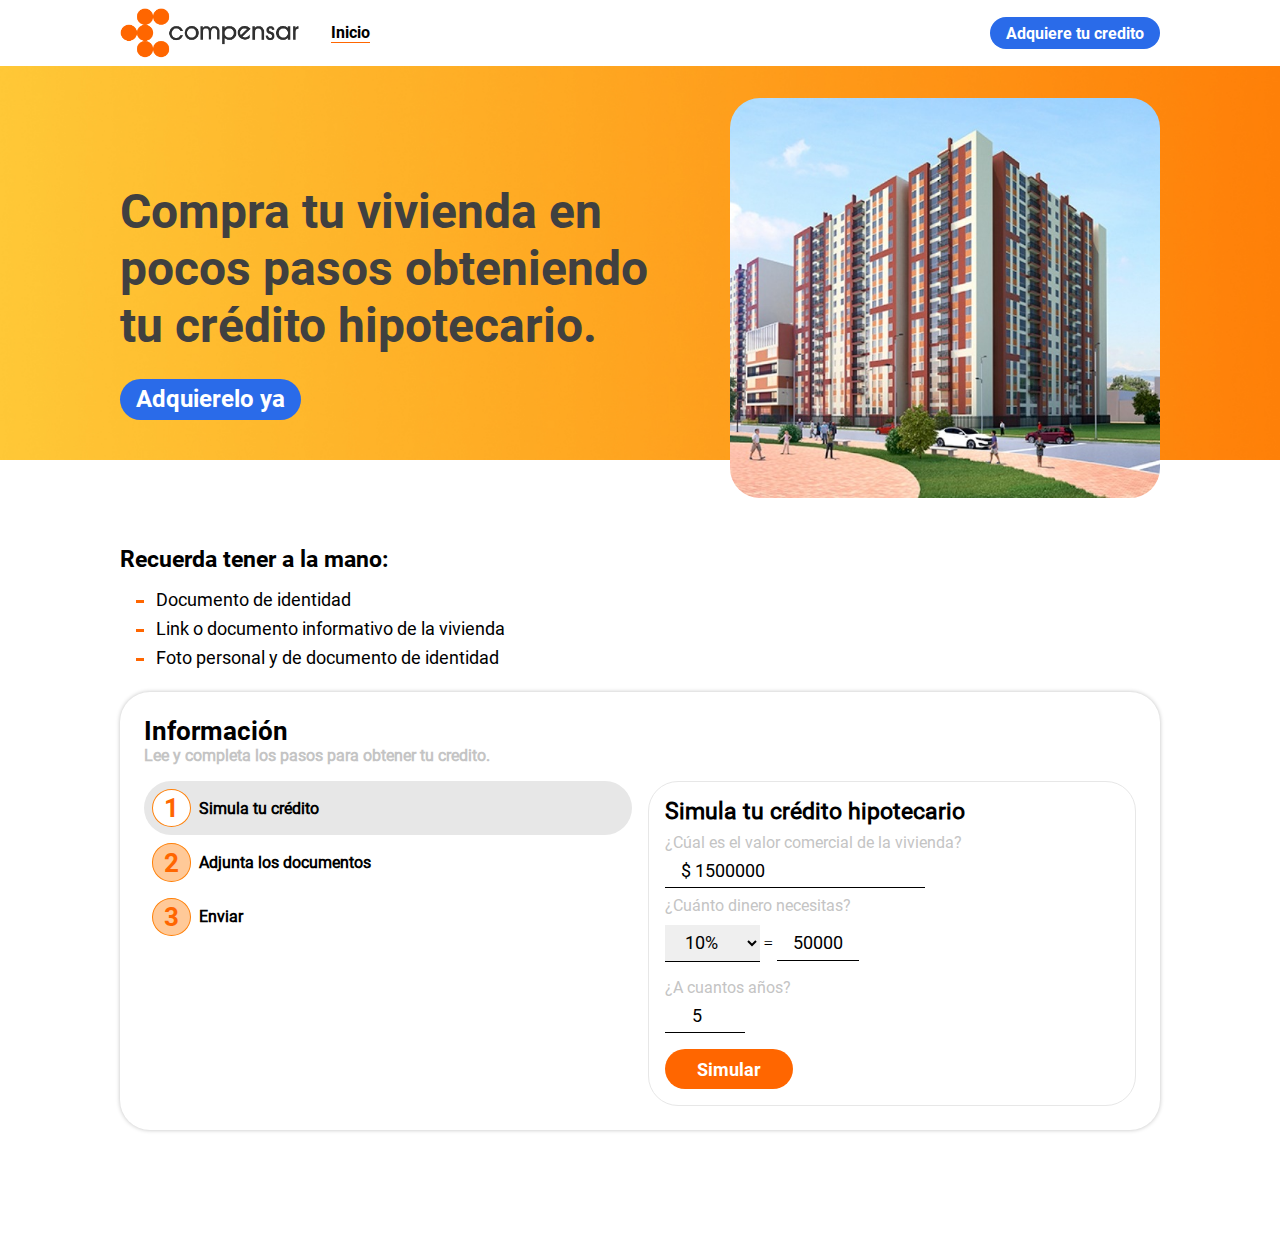
==== index.html @ c6f0340c "change route index" ====
<html lang="en">
<head>
    <meta charset="UTF-8">
    <meta http-equiv="X-UA-Compatible" content="IE=edge">
    <meta name="viewport" content="width=device-width, initial-scale=1.0">
    <link rel="stylesheet" href="./styles/styles.css">
    
    <title>Document</title>
</head>
<body>
    <header>
        <div class="container-header">
            <div class="logo-link">
                <a href="/">
                    <img class="image-logo" src="./../images/compensar.png" alt="logo compensar">
                </a>
                <a class="link-home" href="#">Inicio</a>
            </div>
            <a class="link-credit" href="#">Adquiere tu credito</a>
        </div>
    </header>
    <div class="background">
        <div class="banner">
            <div class="content">
                <h2 class="title-banner">Compra tu vivienda en pocos pasos obteniendo tu crédito hipotecario.</h2>
                <a class="go-to-form" href="#information">Adquierelo ya</a>
            </div>
            <img class="apto-image" src="./../images/buenvivir-bonaire-fachada.jpg" alt="apartamento">
        </div>
    </div>
    <div class="container-all">
        <h3 class="subtitle-info">Recuerda tener a la mano:</h3>
        <ul class="ul-list">
            <li> Documento de identidad</li>
            <li> Link o documento informativo de la vivienda</li>
            <li> Foto personal y de documento de identidad</li>
        </ul>
        <div class="container-steps">
            <h3 class="title">Información</h3>
            <p class="paragraph">Lee y completa los pasos para obtener tu credito.</p>
            <div class="content-info">
                <div class="steps">
                    <ul>
                        <li class="step active"><span class="circle">1</span>Simula tu crédito</li>
                        <li class="step"><span class="circle">2</span>Adjunta los documentos</li>
                        <li class="step"><span class="circle">3</span>Enviar</li>
                    </ul>
                </div>
                <div class="information active">
                    <p class="simulation">Simula tu crédito hipotecario</p>
                    <label for="cost-house">¿Cúal es el valor comercial de la vivienda?</label>
                    <input required placeholder="$ 1500000" type="number" name="cost-house2" id="cost-house2">
                    <label for="cost-house2">¿Cuánto dinero necesitas?</label>
                    <div class="porcentaje">
                        <select name="asdasd" id="porcent">
                            <option value="10">10%</option>
                            <option value="20">20%</option>
                            <option value="30">30%</option>
                            <option value="40">40%</option>
                            <option value="50">50%</option>
                            <option value="60">60%</option>
                            <option value="70">70%</option>
                            <option value="80">80%</option>
                            <option value="90">90%</option>
                            <option value="100">100%</option>
                        </select>
                        <span>=</span>
                        <span class="value"> 50000</span>
                    </div>
                    <label class="years" for="years">¿A cuantos años?</label>
                    <input required placeholder="5" type="number" name="years" id="years">
                    <button onclick="simulate(1)" class="do-simulation">Simular</button>
                </div>
                <div class="information ">
                    <p class="simulation">Cuota fija en pesos</p>
                    <label for="nothing">Pagarías cuotas mensuales por un valor aproximado de:</label>
                    <p class="price">$ 2'187.477</p>
                    <div class="container-btns">
                        <button class="come-back">Ir atras</button>
                        <button onclick="simulate(2)" class="do-simulation">Solicitar credito</button>
                    </div>
                </div>
                <div class="information form ">
                    <p class="simulation">Datos personales</p>
                    <div class="container-input">
                        <label for="cost-house">Nombre</label>
                        <input required placeholder="Tu nombre" type="number" name="cost-house" id="cost-house">
                    </div>
                    <div class="container-input">
                        <label for="cost-house">Apellido</label>
                        <input required placeholder="Tu apellido" type="number" name="cost-house" id="cost-house">
                    </div>
                    <div class="container-input">
                        <label for="cost-house">Cédula</label>
                        <input required placeholder="Tu cédula" type="number" name="cost-house" id="cost-house">
                    </div>
                    <div class="container-input">
                        <label for="cost-house">Año de nacimiento</label>
                        <input required placeholder=" " type="date" name="cost-house" id="cost-house">
                    </div>
                    <div class="inner-document">
                        <label for="cost-house">Adjunta la foto de tu cedula</label>
                        <input required placeholder=" " type="file" name="cost-house" id="cost-house">
                    </div>
                    <div class="inner-document">
                        <label for="cost-house">Adjunta tu foto de perfil</label>
                        <input required placeholder=" " type="file" name="cost-house" id="cost-house">
                    </div>
                    <button  onclick="simulate(3)" class="do-simulation">Simular</button>
                </div>
                <div class="information ">
                    <p class="simulation">Cuota fija en pesos</p>
                    <p class="items-checked"><img src="./../images/svg-check.svg" alt="checked"> Simulacion de tu crédito</p>
                    <p class="items-checked"><img src="./../images/svg-check.svg" alt="checked"> Documentacion adjuntada</p>
                    <button onclick="simulate(4)" class="do-simulation">Enviar</button>
                </div>
            </div>
        </div>
    </div>
    <div class="dialog">
        <div class="content">
            <h3>Gracias por registrarte</h3>
            <p>te contactaremos dentro de poco</p>
            <button class="close-modal" onclick="simulate(5)">cerrar</button>
        </div>
    </div>
</body>
<script src="./scripts/form.js"></script>
</html>
---- styles/styles.css ----
@font-face {
  font-family: 'Roboto-medium';
  src: url(./../fonts/Roboto-Medium.ttf);
}

@font-face {
  font-family: 'Roboto-bold';
  src: url(./../fonts/Roboto-Bold.ttf);
}

@font-face {
  font-family: 'Roboto-regular';
  src: url(./../fonts/Roboto-Regular.ttf);
}

* {
  margin: 0;
  padding: 0;
}

header {
  background: #FFFFFF;
  -webkit-box-shadow: 0px 4px 4px rgba(0, 0, 0, 0.1);
          box-shadow: 0px 4px 4px rgba(0, 0, 0, 0.1);
  padding: 0.5rem 120px;
  z-index: 1;
}

header .container-header {
  display: -webkit-box;
  display: -ms-flexbox;
  display: flex;
  -webkit-box-pack: justify;
      -ms-flex-pack: justify;
          justify-content: space-between;
  -webkit-box-align: center;
      -ms-flex-align: center;
          align-items: center;
  max-width: 1300px;
  margin: 0 auto;
}

header .container-header .logo-link {
  display: -webkit-box;
  display: -ms-flexbox;
  display: flex;
  -webkit-box-align: center;
      -ms-flex-align: center;
          align-items: center;
}

header .container-header .logo-link .image-logo {
  max-height: 50px;
  -o-object-fit: contain;
     object-fit: contain;
}

header .container-header .logo-link .link-home {
  margin-left: 2rem;
  color: #000;
  border-bottom: 1px solid #FF6600;
  text-decoration: none;
  font-family: 'Roboto-bold';
  font-weight: bold;
}

header .container-header .link-credit {
  font-family: 'Roboto-bold';
  font-weight: bold;
  color: #fff;
  background-color: #2A6BE9;
  height: -webkit-fit-content;
  height: -moz-fit-content;
  height: fit-content;
  text-decoration: none;
  padding: 0.4rem 1rem;
  border-radius: 30px;
}

.background {
  background: url(./../images/background.jpg) center no-repeat;
  background-size: 100% 100%;
  background-position-y: -70px;
}

.background .banner {
  padding: 2rem 120px;
  display: -webkit-box;
  display: -ms-flexbox;
  display: flex;
  -webkit-box-align: center;
      -ms-flex-align: center;
          align-items: center;
  -webkit-box-pack: justify;
      -ms-flex-pack: justify;
          justify-content: space-between;
  max-width: 1300px;
  margin: 0 auto;
}

.background .banner .content .title-banner {
  font-family: "Roboto-bold";
  font-style: normal;
  font-weight: bold;
  font-size: 48px;
  color: #404040;
  max-width: 700px;
  margin-bottom: 2rem;
  margin-right: 2rem;
}

.background .banner .content .go-to-form {
  color: #fff;
  background: #2A6BE9;
  font-family: "Roboto-bold";
  text-decoration: none;
  font-style: normal;
  font-weight: bold;
  font-size: 24px;
  padding: 0.4rem 1rem;
  border-radius: 30px;
}

.background .banner .apto-image {
  max-height: 400px;
  max-width: 430px;
  height: 400px;
  -o-object-fit: cover;
     object-fit: cover;
  border-radius: 30px;
}

.container-all {
  max-width: 1300px;
  margin: 0 auto;
  padding: 1rem 120px 7rem;
}

.container-all .subtitle-info {
  font-family: "Roboto-bold";
  font-style: normal;
  font-weight: bold;
  font-size: 23px;
  line-height: 27px;
  color: #000;
}

.container-all .ul-list {
  margin-top: 1rem;
  margin-left: 1rem;
  margin-bottom: 1.5rem;
}

.container-all .ul-list li {
  list-style: none;
  font-family: "Roboto-regular";
  font-style: normal;
  font-weight: normal;
  margin: 0.5rem 0;
  font-size: 18px;
  color: #000;
}

.container-all .ul-list li::before {
  margin-right: 0.5rem;
  content: "--";
  color: transparent;
  position: relative;
  top: -10px;
  font-weight: bold;
  font-size: 1rem;
  border-bottom: 3px solid #FF6600;
}

.container-all .container-steps {
  -webkit-box-shadow: 0px 0px 4px rgba(0, 0, 0, 0.25);
          box-shadow: 0px 0px 4px rgba(0, 0, 0, 0.25);
  border-radius: 30px;
  padding: 1.5rem;
}

.container-all .container-steps .title {
  font-family: "Roboto-bold";
  font-style: normal;
  font-weight: bold;
  font-size: 26px;
  color: #000;
}

.container-all .container-steps .paragraph {
  font-family: "Roboto-regular";
  font-style: normal;
  font-weight: bold;
  font-size: 16px;
  color: #C4C4C4;
  margin-bottom: 1rem;
}

.container-all .container-steps .content-info {
  display: -webkit-box;
  display: -ms-flexbox;
  display: flex;
  -webkit-box-pack: justify;
      -ms-flex-pack: justify;
          justify-content: space-between;
  -ms-flex-line-pack: start;
      align-content: flex-start;
}

.container-all .container-steps .content-info .steps {
  -webkit-box-flex: 1;
      -ms-flex-positive: 1;
          flex-grow: 1;
  -ms-flex-preferred-size: 50%;
      flex-basis: 50%;
  padding-right: 1rem;
}

.container-all .container-steps .content-info .steps ul .step {
  list-style: none;
  display: -webkit-box;
  display: -ms-flexbox;
  display: flex;
  -webkit-box-align: center;
      -ms-flex-align: center;
          align-items: center;
  font-family: "Roboto-regular";
  font-style: normal;
  font-weight: bold;
  font-size: 16px;
  color: #000;
  padding: 0.5rem;
}

.container-all .container-steps .content-info .steps ul .step .circle {
  background: #FFC998;
  border-radius: 50%;
  padding: 0.2rem 0.7rem;
  margin-right: 0.5rem;
  border: 1px solid #FF8008;
  -webkit-box-sizing: border-box;
          box-sizing: border-box;
  color: #FF6600;
  font-family: "Roboto-bold";
  font-style: normal;
  font-weight: bold;
  font-size: 26px;
  color: #FF6600;
}

.container-all .container-steps .content-info .steps ul .step.active {
  background: #E7E7E7;
  border-radius: 30px;
}

.container-all .container-steps .content-info .steps ul .step.active .circle {
  background: #fff;
  border-radius: 50%;
  margin-right: 0.5rem;
  border: 1px solid #FF8008;
  -webkit-box-sizing: border-box;
          box-sizing: border-box;
  color: #FF6600;
}

.container-all .container-steps .content-info .information {
  -ms-flex-preferred-size: 50%;
      flex-basis: 50%;
  -webkit-box-flex: 1;
      -ms-flex-positive: 1;
          flex-grow: 1;
  border: 1px solid #E7E7E7;
  -webkit-box-sizing: border-box;
          box-sizing: border-box;
  padding: 1rem;
  border-radius: 30px;
  display: none;
  -webkit-box-orient: vertical;
  -webkit-box-direction: normal;
      -ms-flex-direction: column;
          flex-direction: column;
  -webkit-box-pack: start;
      -ms-flex-pack: start;
          justify-content: flex-start;
  opacity: 0;
  -webkit-transition: all 1s;
  transition: all 1s;
}

.container-all .container-steps .content-info .information.active {
  opacity: 1;
  display: -webkit-box;
  display: -ms-flexbox;
  display: flex;
}

.container-all .container-steps .content-info .information.form {
  -ms-flex-wrap: wrap;
      flex-wrap: wrap;
  -webkit-box-orient: horizontal;
  -webkit-box-direction: normal;
      -ms-flex-direction: row;
          flex-direction: row;
  -webkit-box-pack: justify;
      -ms-flex-pack: justify;
          justify-content: space-between;
}

.container-all .container-steps .content-info .information.form .simulation {
  width: 100%;
}

.container-all .container-steps .content-info .information.form .container-input {
  margin-top: 1rem;
  width: calc(50% - 2rem);
  padding: 0 1rem 0 0;
}

.container-all .container-steps .content-info .information.form .container-input input {
  width: 100%;
}

.container-all .container-steps .content-info .information.form .inner-document {
  width: 100%;
  display: -webkit-box;
  display: -ms-flexbox;
  display: flex;
  -webkit-box-orient: vertical;
  -webkit-box-direction: normal;
      -ms-flex-direction: column;
          flex-direction: column;
}

.container-all .container-steps .content-info .information.form .inner-document input {
  border-bottom: 0;
}

.container-all .container-steps .content-info .information .simulation {
  font-family: "Roboto-regular";
  font-style: normal;
  font-weight: bold;
  font-size: 23px;
}

.container-all .container-steps .content-info .information #cost-house2 {
  width: -webkit-fit-content;
  width: -moz-fit-content;
  width: fit-content;
}

.container-all .container-steps .content-info .information .items-checked {
  display: -webkit-box;
  display: -ms-flexbox;
  display: flex;
  -webkit-box-align: center;
      -ms-flex-align: center;
          align-items: center;
  -webkit-box-pack: start;
      -ms-flex-pack: start;
          justify-content: start;
  margin: 0.5rem 0;
  font-family: "Roboto-regular";
  font-style: normal;
  font-weight: bold;
  font-size: 16px;
  color: #000;
}

.container-all .container-steps .content-info .information .items-checked img {
  margin-right: 0.5rem;
}

.container-all .container-steps .content-info .information label {
  font-family: "Roboto-regular";
  font-style: normal;
  font-weight: normal;
  font-size: 16px;
  margin: 0.5rem 0 0.1rem;
  color: #C4C4C4;
}

.container-all .container-steps .content-info .information .porcentaje {
  margin: 0.5rem 0;
}

.container-all .container-steps .content-info .information input, .container-all .container-steps .content-info .information select, .container-all .container-steps .content-info .information .value {
  border-radius: 0px;
  border: 0;
  border-bottom: 1px solid #000;
  padding: 0.4rem 1rem;
  outline: none;
  color: #000;
  font-family: "Roboto-regular";
  font-style: normal;
  font-weight: normal;
  font-size: 18px;
}

.container-all .container-steps .content-info .information input::-webkit-input-placeholder, .container-all .container-steps .content-info .information select::-webkit-input-placeholder, .container-all .container-steps .content-info .information .value::-webkit-input-placeholder {
  color: #000;
  font-family: "Roboto-regular";
  font-style: normal;
  font-weight: normal;
  font-size: 18px;
}

.container-all .container-steps .content-info .information input:-ms-input-placeholder, .container-all .container-steps .content-info .information select:-ms-input-placeholder, .container-all .container-steps .content-info .information .value:-ms-input-placeholder {
  color: #000;
  font-family: "Roboto-regular";
  font-style: normal;
  font-weight: normal;
  font-size: 18px;
}

.container-all .container-steps .content-info .information input::-ms-input-placeholder, .container-all .container-steps .content-info .information select::-ms-input-placeholder, .container-all .container-steps .content-info .information .value::-ms-input-placeholder {
  color: #000;
  font-family: "Roboto-regular";
  font-style: normal;
  font-weight: normal;
  font-size: 18px;
}

.container-all .container-steps .content-info .information input::placeholder, .container-all .container-steps .content-info .information select::placeholder, .container-all .container-steps .content-info .information .value::placeholder {
  color: #000;
  font-family: "Roboto-regular";
  font-style: normal;
  font-weight: normal;
  font-size: 18px;
}

.container-all .container-steps .content-info .information input#years, .container-all .container-steps .content-info .information select#years, .container-all .container-steps .content-info .information .value#years {
  text-align: center;
  width: 80px;
  margin-bottom: 1rem;
}

.container-all .container-steps .content-info .information .price {
  font-family: "Roboto-regular";
  font-style: normal;
  font-weight: bold;
  font-size: 24px;
  margin: 0.5rem 0;
  color: #000000;
}

.container-all .container-steps .content-info .information .do-simulation {
  padding: 0.6rem 2rem;
  border: 0;
  color: #fff;
  background: #FF6600;
  border-radius: 30px;
  width: -webkit-fit-content;
  width: -moz-fit-content;
  width: fit-content;
  font-family: "Roboto-bold";
  font-style: normal;
  font-weight: bold;
  font-size: 18px;
  cursor: pointer;
}

.container-all .container-steps .content-info .information .container-btns {
  display: -webkit-box;
  display: -ms-flexbox;
  display: flex;
  -webkit-box-pack: justify;
      -ms-flex-pack: justify;
          justify-content: space-between;
  -webkit-box-orient: horizontal;
  -webkit-box-direction: reverse;
      -ms-flex-direction: row-reverse;
          flex-direction: row-reverse;
  width: 100%;
  -webkit-box-align: center;
      -ms-flex-align: center;
          align-items: center;
}

.container-all .container-steps .content-info .information .container-btns .come-back {
  font-family: "Roboto-regular";
  background: #fff;
  font-style: normal;
  font-weight: normal;
  font-size: 14px;
  text-decoration: underline;
  border: 0;
  outline: none;
  color: #868686;
}

.dialog {
  top: 0;
  z-index: 2;
  width: 100%;
  height: 100%;
  background: #060606ab;
  position: fixed;
  -webkit-box-pack: center;
      -ms-flex-pack: center;
          justify-content: center;
  -webkit-box-align: center;
      -ms-flex-align: center;
          align-items: center;
  display: none;
}

.dialog .content {
  background: #fff;
  padding: 2rem;
  font-family: 'Roboto-Bold';
  text-align: center;
}
/*# sourceMappingURL=styles.css.map */
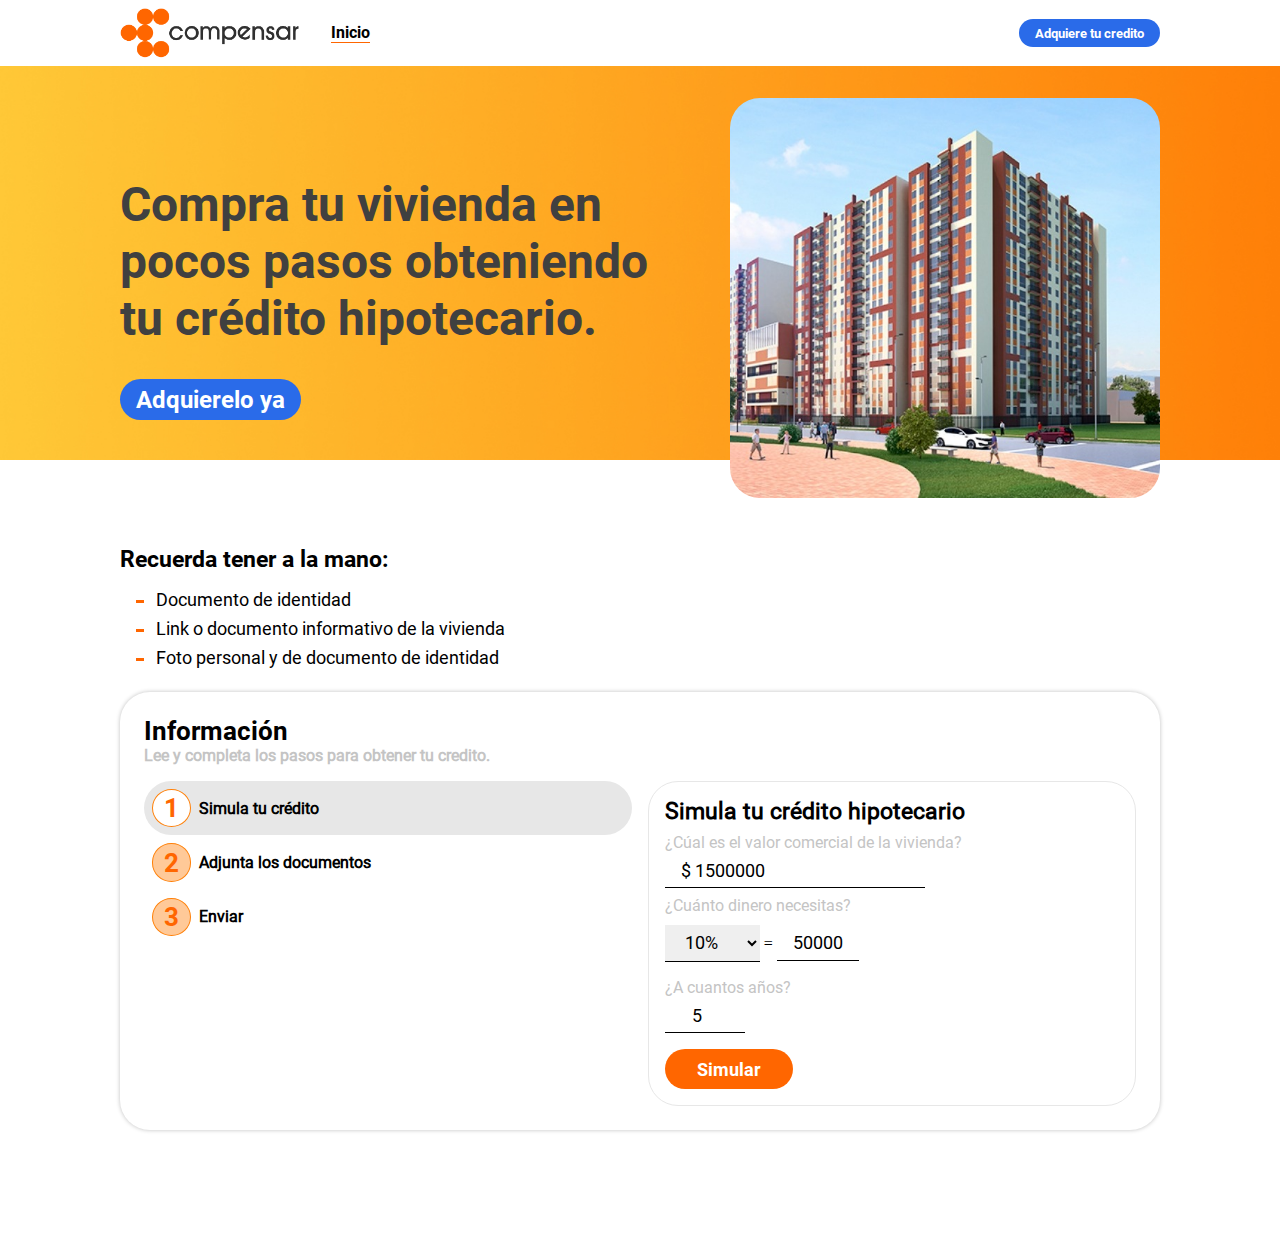
==== commit 382524eb: "ultimos ajustes funciones js" ====
--- a/index.html
+++ b/index.html
@@ -12,20 +12,20 @@
         <div class="container-header">
             <div class="logo-link">
                 <a href="/">
-                    <img class="image-logo" src="./../images/compensar.png" alt="logo compensar">
+                    <img class="image-logo" src="./images/compensar.png" alt="logo compensar">
                 </a>
                 <a class="link-home" href="#">Inicio</a>
             </div>
-            <a class="link-credit" href="#">Adquiere tu credito</a>
+            <button onclick="scrollInformation()" class="link-credit">Adquiere tu credito</button>
         </div>
     </header>
     <div class="background">
         <div class="banner">
             <div class="content">
                 <h2 class="title-banner">Compra tu vivienda en pocos pasos obteniendo tu crédito hipotecario.</h2>
-                <a class="go-to-form" href="#information">Adquierelo ya</a>
+                <button class="go-to-form" onclick="scrollInformation()">Adquierelo ya</button>
             </div>
-            <img class="apto-image" src="./../images/buenvivir-bonaire-fachada.jpg" alt="apartamento">
+            <img class="apto-image" src="./images/buenvivir-bonaire-fachada.jpg" alt="apartamento">
         </div>
     </div>
     <div class="container-all">
@@ -109,9 +109,9 @@
                     <button  onclick="simulate(3)" class="do-simulation">Simular</button>
                 </div>
                 <div class="information ">
-                    <p class="simulation">Cuota fija en pesos</p>
-                    <p class="items-checked"><img src="./../images/svg-check.svg" alt="checked"> Simulacion de tu crédito</p>
-                    <p class="items-checked"><img src="./../images/svg-check.svg" alt="checked"> Documentacion adjuntada</p>
+                    <p class="simulation">!Felicidades has completado el proceso!</p>
+                    <p class="items-checked"><img src="./images/svg-check.svg" alt="checked"> Simulacion de tu crédito</p>
+                    <p class="items-checked"><img src="./images/svg-check.svg" alt="checked"> Documentacion adjuntada</p>
                     <button onclick="simulate(4)" class="do-simulation">Enviar</button>
                 </div>
             </div>
--- a/styles/styles.css
+++ b/styles/styles.css
@@ -75,6 +75,9 @@
   text-decoration: none;
   padding: 0.4rem 1rem;
   border-radius: 30px;
+  border: 0;
+  outline: none;
+  cursor: pointer;
 }
 
 .background {
@@ -119,6 +122,9 @@
   font-size: 24px;
   padding: 0.4rem 1rem;
   border-radius: 30px;
+  border: 0;
+  outline: none;
+  cursor: pointer;
 }
 
 .background .banner .apto-image {
